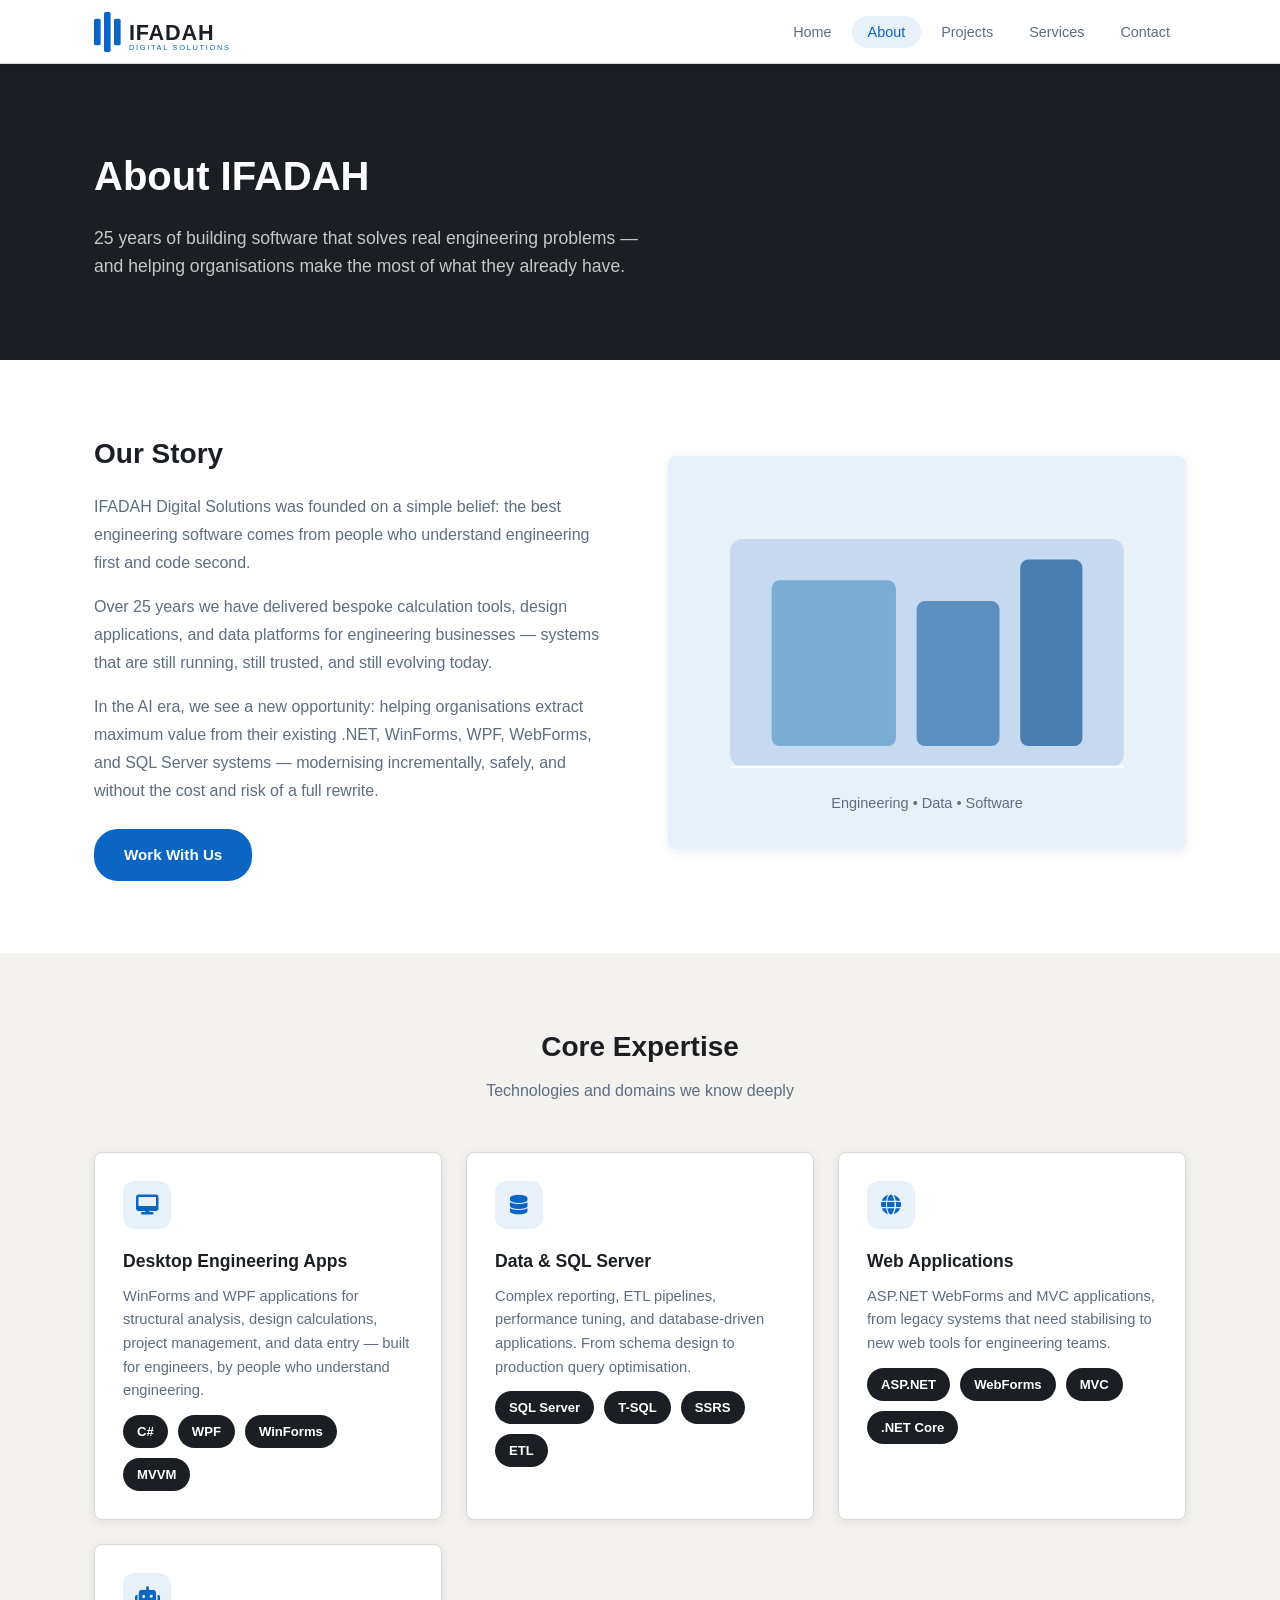
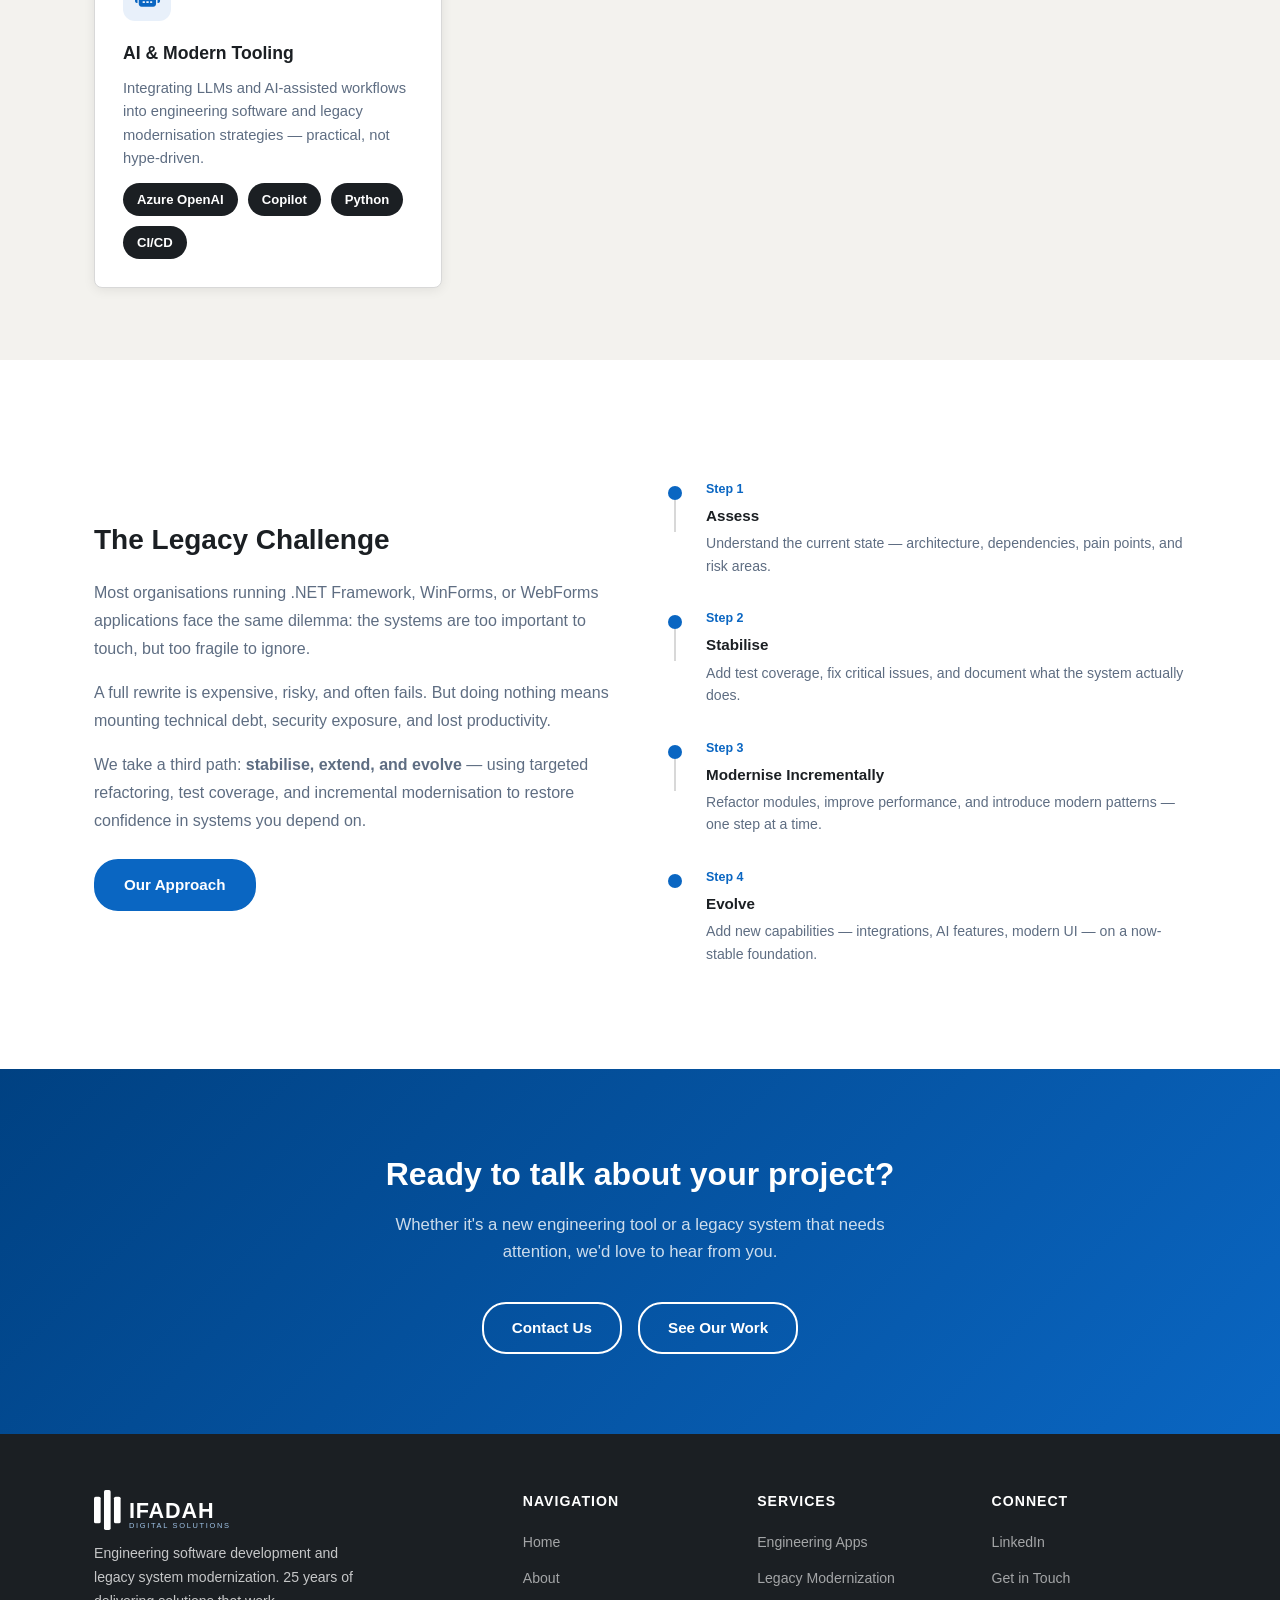
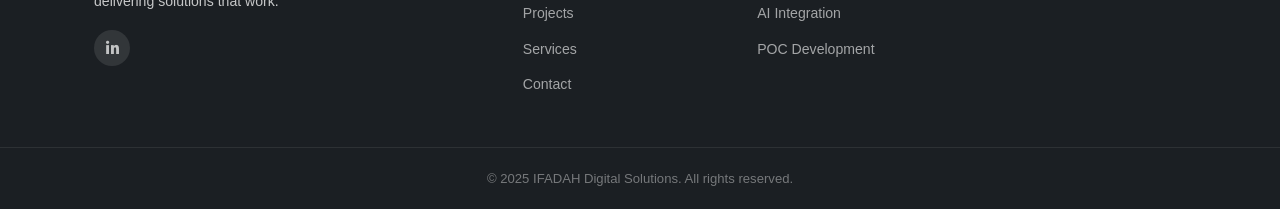
==== about.html @ 214e8dc3 "Add project files." ====
<!DOCTYPE html>
<html lang="en">
<head>
  <meta charset="UTF-8">
  <meta name="viewport" content="width=device-width, initial-scale=1.0">
  <meta name="description" content="About IFADAH Digital Solutions — 25 years of engineering software development expertise.">
  <title>About — IFADAH Digital Solutions</title>
  <link rel="stylesheet" href="css/style.css">
  <link rel="stylesheet" href="https://cdnjs.cloudflare.com/ajax/libs/font-awesome/6.5.0/css/all.min.css">
</head>
<body>

  <!-- NAVIGATION -->
  <header>
    <nav class="navbar">
      <div class="container nav-inner">
        <a href="index.html" class="logo"><img src="assets/logo.svg" alt="IFADAH Digital Solutions"></a>
        <ul class="nav-links">
          <li><a href="index.html">Home</a></li>
          <li><a href="about.html" class="active">About</a></li>
          <li><a href="projects.html">Projects</a></li>
          <li><a href="services.html">Services</a></li>
          <li><a href="contact.html">Contact</a></li>
        </ul>
        <button class="hamburger" id="hamburger">☰</button>
      </div>
    </nav>
    <div class="mobile-menu" id="mobile-menu">
      <a href="index.html">Home</a>
      <a href="about.html">About</a>
      <a href="projects.html">Projects</a>
      <a href="services.html">Services</a>
      <a href="contact.html">Contact</a>
    </div>
  </header>

  <!-- HERO -->
  <section class="about-hero">
    <div class="container">
      <h1>About IFADAH</h1>
      <p>25 years of building software that solves real engineering problems — and helping organisations make the most of what they already have.</p>
    </div>
  </section>

  <!-- STORY -->
  <section class="section bg-light">
    <div class="container">
      <div class="about-grid">
        <div class="about-text">
          <h2>Our Story</h2>
          <p>
            IFADAH Digital Solutions was founded on a simple belief: the best engineering software comes from people who understand engineering first and code second.
          </p>
          <p>
            Over 25 years we have delivered bespoke calculation tools, design applications, and data platforms for engineering businesses — systems that are still running, still trusted, and still evolving today.
          </p>
          <p>
            In the AI era, we see a new opportunity: helping organisations extract maximum value from their existing .NET, WinForms, WPF, WebForms, and SQL Server systems — modernising incrementally, safely, and without the cost and risk of a full rewrite.
          </p>
          <a href="contact.html" class="btn btn-primary" style="margin-top:8px;">Work With Us</a>
        </div>
        <div>
          <svg xmlns="http://www.w3.org/2000/svg" viewBox="0 0 500 380" style="border-radius:8px;box-shadow:0 2px 12px rgba(0,0,0,0.08);">
            <rect width="500" height="380" fill="#E8F0FA"/>
            <rect x="60" y="80" width="380" height="220" rx="12" fill="#C5D9F0"/>
            <rect x="100" y="120" width="120" height="160" rx="8" fill="#7AACD4"/>
            <rect x="240" y="140" width="80" height="140" rx="8" fill="#5A8FBF"/>
            <rect x="340" y="100" width="60" height="180" rx="8" fill="#4A7DAF"/>
            <line x1="60" y1="300" x2="440" y2="300" stroke="#FFFFFF" stroke-width="2"/>
            <text x="250" y="340" font-family="Segoe UI, Arial" font-size="14" fill="#5E6D82" text-anchor="middle">Engineering • Data • Software</text>
          </svg>
        </div>
      </div>
    </div>
  </section>

  <!-- EXPERTISE -->
  <section class="section">
    <div class="container">
      <h2 class="section-title">Core Expertise</h2>
      <p class="section-subtitle">Technologies and domains we know deeply</p>
      <div class="cards-grid">
        <div class="card">
          <div class="card-icon"><i class="fas fa-desktop"></i></div>
          <h3>Desktop Engineering Apps</h3>
          <p>WinForms and WPF applications for structural analysis, design calculations, project management, and data entry — built for engineers, by people who understand engineering.</p>
          <div class="tech-stack" style="margin-top:12px;">
            <span class="tech-badge">C#</span>
            <span class="tech-badge">WPF</span>
            <span class="tech-badge">WinForms</span>
            <span class="tech-badge">MVVM</span>
          </div>
        </div>
        <div class="card">
          <div class="card-icon"><i class="fas fa-database"></i></div>
          <h3>Data & SQL Server</h3>
          <p>Complex reporting, ETL pipelines, performance tuning, and database-driven applications. From schema design to production query optimisation.</p>
          <div class="tech-stack" style="margin-top:12px;">
            <span class="tech-badge">SQL Server</span>
            <span class="tech-badge">T-SQL</span>
            <span class="tech-badge">SSRS</span>
            <span class="tech-badge">ETL</span>
          </div>
        </div>
        <div class="card">
          <div class="card-icon"><i class="fas fa-globe"></i></div>
          <h3>Web Applications</h3>
          <p>ASP.NET WebForms and MVC applications, from legacy systems that need stabilising to new web tools for engineering teams.</p>
          <div class="tech-stack" style="margin-top:12px;">
            <span class="tech-badge">ASP.NET</span>
            <span class="tech-badge">WebForms</span>
            <span class="tech-badge">MVC</span>
            <span class="tech-badge">.NET Core</span>
          </div>
        </div>
        <div class="card">
          <div class="card-icon"><i class="fas fa-robot"></i></div>
          <h3>AI & Modern Tooling</h3>
          <p>Integrating LLMs and AI-assisted workflows into engineering software and legacy modernisation strategies — practical, not hype-driven.</p>
          <div class="tech-stack" style="margin-top:12px;">
            <span class="tech-badge">Azure OpenAI</span>
            <span class="tech-badge">Copilot</span>
            <span class="tech-badge">Python</span>
            <span class="tech-badge">CI/CD</span>
          </div>
        </div>
      </div>
    </div>
  </section>

  <!-- LEGACY MODERNIZATION FOCUS -->
  <section class="section bg-light">
    <div class="container">
      <div class="about-grid">
        <div>
          <h2 class="section-title" style="text-align:left;margin-bottom:16px;">The Legacy Challenge</h2>
          <p style="color:var(--text-secondary);line-height:1.75;margin-bottom:16px;">
            Most organisations running .NET Framework, WinForms, or WebForms applications face the same dilemma: the systems are too important to touch, but too fragile to ignore.
          </p>
          <p style="color:var(--text-secondary);line-height:1.75;margin-bottom:16px;">
            A full rewrite is expensive, risky, and often fails. But doing nothing means mounting technical debt, security exposure, and lost productivity.
          </p>
          <p style="color:var(--text-secondary);line-height:1.75;margin-bottom:24px;">
            We take a third path: <strong>stabilise, extend, and evolve</strong> — using targeted refactoring, test coverage, and incremental modernisation to restore confidence in systems you depend on.
          </p>
          <a href="services.html" class="btn btn-primary">Our Approach</a>
        </div>
        <div>
          <div class="timeline">
            <div class="timeline-item">
              <div class="timeline-dot"></div>
              <div class="timeline-content">
                <div class="timeline-year">Step 1</div>
                <h4>Assess</h4>
                <p>Understand the current state — architecture, dependencies, pain points, and risk areas.</p>
              </div>
            </div>
            <div class="timeline-item">
              <div class="timeline-dot"></div>
              <div class="timeline-content">
                <div class="timeline-year">Step 2</div>
                <h4>Stabilise</h4>
                <p>Add test coverage, fix critical issues, and document what the system actually does.</p>
              </div>
            </div>
            <div class="timeline-item">
              <div class="timeline-dot"></div>
              <div class="timeline-content">
                <div class="timeline-year">Step 3</div>
                <h4>Modernise Incrementally</h4>
                <p>Refactor modules, improve performance, and introduce modern patterns — one step at a time.</p>
              </div>
            </div>
            <div class="timeline-item">
              <div class="timeline-dot"></div>
              <div class="timeline-content">
                <div class="timeline-year">Step 4</div>
                <h4>Evolve</h4>
                <p>Add new capabilities — integrations, AI features, modern UI — on a now-stable foundation.</p>
              </div>
            </div>
          </div>
        </div>
      </div>
    </div>
  </section>

  <!-- CTA -->
  <section class="cta-banner">
    <div class="container">
      <h2>Ready to talk about your project?</h2>
      <p>Whether it's a new engineering tool or a legacy system that needs attention, we'd love to hear from you.</p>
      <div class="cta-banner-btns">
        <a href="contact.html" class="btn btn-outline-white">Contact Us</a>
        <a href="projects.html" class="btn btn-outline-white">See Our Work</a>
      </div>
    </div>
  </section>

  <!-- FOOTER -->
  <footer>
    <div class="container">
      <div class="footer-main">
        <div class="footer-brand">
          <img src="assets/logo-white.svg" alt="IFADAH Digital Solutions" style="height:40px;">
          <p>Engineering software development and legacy system modernization. 25 years of delivering solutions that work.</p>
          <div class="footer-social">
            <a href="https://www.linkedin.com/company/ifadah" target="_blank" rel="noopener" title="LinkedIn"><i class="fab fa-linkedin-in"></i></a>
          </div>
        </div>
        <div class="footer-col">
          <h4>Navigation</h4>
          <ul>
            <li><a href="index.html">Home</a></li>
            <li><a href="about.html">About</a></li>
            <li><a href="projects.html">Projects</a></li>
            <li><a href="services.html">Services</a></li>
            <li><a href="contact.html">Contact</a></li>
          </ul>
        </div>
        <div class="footer-col">
          <h4>Services</h4>
          <ul>
            <li><a href="services.html">Engineering Apps</a></li>
            <li><a href="services.html">Legacy Modernization</a></li>
            <li><a href="services.html">AI Integration</a></li>
            <li><a href="services.html">POC Development</a></li>
          </ul>
        </div>
        <div class="footer-col">
          <h4>Connect</h4>
          <ul>
            <li><a href="https://www.linkedin.com/company/ifadah" target="_blank" rel="noopener">LinkedIn</a></li>
            <li><a href="contact.html">Get in Touch</a></li>
          </ul>
        </div>
      </div>
    </div>
    <div class="footer-bottom">
      <p>&copy; 2025 IFADAH Digital Solutions. All rights reserved.</p>
    </div>
  </footer>

  <script src="js/main.js"></script>
</body>
</html>
---- css/style.css ----
/* ============================================================
   IFADAH Digital Solutions — Global Stylesheet
   LinkedIn-inspired color palette
   ============================================================ */

:root {
  --primary:        #0A66C2;
  --primary-dark:   #004182;
  --primary-light:  #E8F0FA;
  --dark:           #1B1F23;
  --text:           #1B1F23;
  --text-secondary: #5E6D82;
  --bg:             #F3F2EE;
  --white:          #FFFFFF;
  --border:         #D8D8D8;
  --card-shadow:    0 2px 12px rgba(0, 0, 0, 0.08);
  --radius:         8px;
  --nav-height:     64px;
}

/* ---- Reset ---- */
*, *::before, *::after { box-sizing: border-box; margin: 0; padding: 0; }
html { scroll-behavior: smooth; }
body {
  font-family: 'Segoe UI', -apple-system, BlinkMacSystemFont, Arial, sans-serif;
  color: var(--text);
  background: var(--bg);
  line-height: 1.6;
}
img { max-width: 100%; display: block; }
a { text-decoration: none; color: inherit; }
ul { list-style: none; }

/* ---- Layout ---- */
.container {
  max-width: 1140px;
  margin: 0 auto;
  padding: 0 24px;
}
.section {
  padding: 72px 0;
}
.section.bg-light { background: var(--white); }
.section.bg-dark  { background: var(--dark); color: var(--white); }
.section-title {
  font-size: 1.75rem;
  font-weight: 700;
  text-align: center;
  margin-bottom: 8px;
  color: var(--text);
}
.section-subtitle {
  text-align: center;
  color: var(--text-secondary);
  margin-bottom: 48px;
  font-size: 1rem;
}
.text-center { text-align: center; }

/* ---- Buttons ---- */
.btn {
  display: inline-block;
  padding: 12px 28px;
  border-radius: 24px;
  font-size: 0.95rem;
  font-weight: 600;
  cursor: pointer;
  transition: all 0.2s ease;
  border: 2px solid transparent;
}
.btn-primary {
  background: var(--primary);
  color: var(--white);
  border-color: var(--primary);
}
.btn-primary:hover {
  background: var(--primary-dark);
  border-color: var(--primary-dark);
  transform: translateY(-1px);
  box-shadow: 0 4px 16px rgba(10,102,194,0.35);
}
.btn-outline {
  background: transparent;
  color: var(--primary);
  border-color: var(--primary);
}
.btn-outline:hover {
  background: var(--primary);
  color: var(--white);
  transform: translateY(-1px);
}
.btn-outline-white {
  background: transparent;
  color: var(--white);
  border-color: var(--white);
}
.btn-outline-white:hover {
  background: var(--white);
  color: var(--primary);
}

/* ============================================================
   NAVIGATION
   ============================================================ */
.navbar {
  position: sticky;
  top: 0;
  z-index: 100;
  background: var(--white);
  border-bottom: 1px solid var(--border);
  height: var(--nav-height);
  box-shadow: 0 2px 8px rgba(0,0,0,0.06);
}
.nav-inner {
  display: flex;
  align-items: center;
  justify-content: space-between;
  height: var(--nav-height);
}
.logo img { height: 40px; }
.nav-links {
  display: flex;
  gap: 4px;
  align-items: center;
}
.nav-links a {
  padding: 8px 16px;
  border-radius: 20px;
  font-size: 0.9rem;
  font-weight: 500;
  color: var(--text-secondary);
  transition: all 0.2s;
}
.nav-links a:hover,
.nav-links a.active {
  color: var(--primary);
  background: var(--primary-light);
}
.hamburger {
  display: none;
  background: none;
  border: none;
  font-size: 1.5rem;
  cursor: pointer;
  color: var(--dark);
  padding: 8px;
}
.mobile-menu {
  display: none;
  flex-direction: column;
  background: var(--white);
  border-bottom: 1px solid var(--border);
  padding: 12px 24px 20px;
}
.mobile-menu.open { display: flex; }
.mobile-menu a {
  padding: 12px 8px;
  font-size: 1rem;
  font-weight: 500;
  color: var(--text);
  border-bottom: 1px solid var(--border);
}
.mobile-menu a:last-child { border-bottom: none; }
.mobile-menu a:hover { color: var(--primary); }

/* ============================================================
   HERO
   ============================================================ */
.hero {
  background: linear-gradient(135deg, var(--primary-dark) 0%, var(--primary) 60%, #1A8AE0 100%);
  color: var(--white);
  padding: 100px 0 90px;
  position: relative;
  overflow: hidden;
}
.hero::before {
  content: '';
  position: absolute;
  top: -50%;
  right: -10%;
  width: 600px;
  height: 600px;
  background: rgba(255,255,255,0.04);
  border-radius: 50%;
}
.hero::after {
  content: '';
  position: absolute;
  bottom: -30%;
  left: -5%;
  width: 400px;
  height: 400px;
  background: rgba(255,255,255,0.03);
  border-radius: 50%;
}
.hero-content {
  position: relative;
  z-index: 1;
  max-width: 720px;
}
.hero-eyebrow {
  font-size: 0.85rem;
  font-weight: 600;
  letter-spacing: 2px;
  text-transform: uppercase;
  color: #A0C4E8;
  margin-bottom: 16px;
}
.hero h1 {
  font-size: clamp(2rem, 5vw, 3.2rem);
  font-weight: 800;
  line-height: 1.15;
  margin-bottom: 20px;
}
.hero h1 span { color: #A0C4E8; }
.hero p {
  font-size: 1.1rem;
  color: rgba(255,255,255,0.85);
  margin-bottom: 36px;
  max-width: 560px;
  line-height: 1.7;
}
.hero-cta { display: flex; gap: 16px; flex-wrap: wrap; }
.hero-stats {
  display: flex;
  gap: 48px;
  margin-top: 56px;
  padding-top: 40px;
  border-top: 1px solid rgba(255,255,255,0.15);
}
.stat-number {
  font-size: 2rem;
  font-weight: 800;
  color: var(--white);
}
.stat-label {
  font-size: 0.82rem;
  color: rgba(255,255,255,0.65);
  text-transform: uppercase;
  letter-spacing: 1px;
  margin-top: 2px;
}

/* ============================================================
   CARDS GRID
   ============================================================ */
.cards-grid {
  display: grid;
  grid-template-columns: repeat(auto-fit, minmax(280px, 1fr));
  gap: 24px;
}
.card {
  background: var(--white);
  border-radius: var(--radius);
  padding: 28px;
  box-shadow: var(--card-shadow);
  border: 1px solid var(--border);
  transition: transform 0.2s, box-shadow 0.2s;
}
.card:hover {
  transform: translateY(-4px);
  box-shadow: 0 8px 32px rgba(0,0,0,0.12);
}
.card-icon {
  width: 48px;
  height: 48px;
  background: var(--primary-light);
  border-radius: 12px;
  display: flex;
  align-items: center;
  justify-content: center;
  margin-bottom: 18px;
  font-size: 1.25rem;
  color: var(--primary);
}
.card h3 {
  font-size: 1.1rem;
  font-weight: 700;
  margin-bottom: 10px;
  color: var(--text);
}
.card p {
  color: var(--text-secondary);
  font-size: 0.92rem;
  line-height: 1.6;
}

/* ============================================================
   PROJECT CARDS
   ============================================================ */
.projects-grid {
  display: grid;
  grid-template-columns: repeat(auto-fill, minmax(320px, 1fr));
  gap: 28px;
}
.project-card {
  background: var(--white);
  border-radius: var(--radius);
  overflow: hidden;
  box-shadow: var(--card-shadow);
  border: 1px solid var(--border);
  transition: transform 0.2s, box-shadow 0.2s;
  display: flex;
  flex-direction: column;
}
.project-card:hover {
  transform: translateY(-4px);
  box-shadow: 0 8px 32px rgba(0,0,0,0.14);
}
.project-media {
  width: 100%;
  height: 200px;
  object-fit: cover;
  background: var(--primary-light);
}
.project-media iframe {
  width: 100%;
  height: 200px;
  border: none;
}
.project-body {
  padding: 20px;
  flex: 1;
  display: flex;
  flex-direction: column;
}
.project-year {
  font-size: 0.75rem;
  color: var(--text-secondary);
  font-weight: 600;
  letter-spacing: 1px;
  margin-bottom: 6px;
  text-transform: uppercase;
}
.project-title {
  font-size: 1.05rem;
  font-weight: 700;
  margin-bottom: 10px;
  color: var(--text);
}
.project-desc {
  font-size: 0.88rem;
  color: var(--text-secondary);
  line-height: 1.6;
  flex: 1;
  margin-bottom: 16px;
}
.tech-tags {
  display: flex;
  flex-wrap: wrap;
  gap: 6px;
  margin-bottom: 16px;
}
.tag {
  background: var(--primary-light);
  color: var(--primary);
  font-size: 0.75rem;
  font-weight: 600;
  padding: 4px 10px;
  border-radius: 12px;
}
.project-links {
  display: flex;
  gap: 10px;
}
.project-links a {
  font-size: 0.82rem;
  font-weight: 600;
  color: var(--primary);
  display: flex;
  align-items: center;
  gap: 4px;
  padding: 6px 12px;
  border: 1px solid var(--primary);
  border-radius: 16px;
  transition: all 0.2s;
}
.project-links a:hover {
  background: var(--primary);
  color: var(--white);
}

/* ---- Filter Bar ---- */
.filter-bar {
  display: flex;
  flex-wrap: wrap;
  gap: 10px;
  justify-content: center;
  margin-bottom: 40px;
}
.filter-btn {
  padding: 8px 20px;
  border-radius: 20px;
  border: 1.5px solid var(--border);
  background: var(--white);
  color: var(--text-secondary);
  font-size: 0.88rem;
  font-weight: 600;
  cursor: pointer;
  transition: all 0.2s;
}
.filter-btn:hover,
.filter-btn.active {
  border-color: var(--primary);
  color: var(--primary);
  background: var(--primary-light);
}
.no-projects {
  text-align: center;
  color: var(--text-secondary);
  padding: 60px 0;
  font-size: 1rem;
  grid-column: 1 / -1;
}

/* ============================================================
   ABOUT PAGE
   ============================================================ */
.about-hero {
  background: var(--dark);
  color: var(--white);
  padding: 80px 0;
}
.about-hero h1 { font-size: 2.5rem; font-weight: 800; margin-bottom: 16px; }
.about-hero p { color: rgba(255,255,255,0.75); font-size: 1.1rem; max-width: 560px; }

.about-grid {
  display: grid;
  grid-template-columns: 1fr 1fr;
  gap: 56px;
  align-items: center;
}
.about-grid img {
  border-radius: var(--radius);
  box-shadow: var(--card-shadow);
}
.about-text h2 { font-size: 1.75rem; font-weight: 700; margin-bottom: 16px; }
.about-text p { color: var(--text-secondary); margin-bottom: 16px; line-height: 1.75; }

.tech-stack {
  display: flex;
  flex-wrap: wrap;
  gap: 10px;
  margin-top: 8px;
}
.tech-badge {
  background: var(--dark);
  color: var(--white);
  padding: 6px 14px;
  border-radius: 20px;
  font-size: 0.82rem;
  font-weight: 600;
}

.timeline { margin-top: 48px; }
.timeline-item {
  display: flex;
  gap: 24px;
  margin-bottom: 32px;
}
.timeline-dot {
  width: 14px;
  height: 14px;
  min-width: 14px;
  border-radius: 50%;
  background: var(--primary);
  margin-top: 6px;
  position: relative;
}
.timeline-dot::after {
  content: '';
  position: absolute;
  top: 14px;
  left: 6px;
  width: 2px;
  height: calc(100% + 18px);
  background: var(--border);
}
.timeline-item:last-child .timeline-dot::after { display: none; }
.timeline-content h4 { font-size: 0.95rem; font-weight: 700; margin-bottom: 4px; }
.timeline-content p { font-size: 0.88rem; color: var(--text-secondary); }
.timeline-year {
  font-size: 0.78rem;
  color: var(--primary);
  font-weight: 700;
  margin-bottom: 4px;
}

/* ============================================================
   SERVICES PAGE
   ============================================================ */
.services-hero {
  background: linear-gradient(135deg, var(--primary-dark), var(--primary));
  color: var(--white);
  padding: 80px 0;
  text-align: center;
}
.services-hero h1 { font-size: 2.5rem; font-weight: 800; margin-bottom: 16px; }
.services-hero p { color: rgba(255,255,255,0.8); font-size: 1.1rem; max-width: 560px; margin: 0 auto; }

.service-block {
  display: grid;
  grid-template-columns: 64px 1fr;
  gap: 24px;
  padding: 36px;
  background: var(--white);
  border-radius: var(--radius);
  border: 1px solid var(--border);
  box-shadow: var(--card-shadow);
  margin-bottom: 20px;
  transition: transform 0.2s, box-shadow 0.2s;
}
.service-block:hover {
  transform: translateY(-2px);
  box-shadow: 0 8px 32px rgba(0,0,0,0.1);
}
.service-block-icon {
  width: 64px;
  height: 64px;
  background: var(--primary-light);
  border-radius: 16px;
  display: flex;
  align-items: center;
  justify-content: center;
  font-size: 1.75rem;
  color: var(--primary);
}
.service-block-content h3 { font-size: 1.2rem; font-weight: 700; margin-bottom: 10px; }
.service-block-content p { color: var(--text-secondary); line-height: 1.7; margin-bottom: 16px; }
.service-features {
  display: flex;
  flex-wrap: wrap;
  gap: 8px;
}
.service-features span {
  font-size: 0.8rem;
  font-weight: 600;
  padding: 4px 12px;
  background: var(--bg);
  border-radius: 12px;
  color: var(--text-secondary);
}

/* ============================================================
   CTA BANNER
   ============================================================ */
.cta-banner {
  background: linear-gradient(135deg, var(--primary-dark), var(--primary));
  color: var(--white);
  padding: 80px 0;
  text-align: center;
}
.cta-banner h2 { font-size: 2rem; font-weight: 800; margin-bottom: 12px; }
.cta-banner p { font-size: 1.05rem; color: rgba(255,255,255,0.8); margin-bottom: 36px; max-width: 500px; margin-left: auto; margin-right: auto; }
.cta-banner-btns { display: flex; gap: 16px; justify-content: center; flex-wrap: wrap; }

/* ============================================================
   CONTACT PAGE
   ============================================================ */
.contact-hero {
  background: var(--dark);
  color: var(--white);
  padding: 80px 0;
  text-align: center;
}
.contact-hero h1 { font-size: 2.5rem; font-weight: 800; margin-bottom: 12px; }
.contact-hero p { color: rgba(255,255,255,0.75); font-size: 1.05rem; }

.contact-grid {
  display: grid;
  grid-template-columns: 1fr 1.5fr;
  gap: 48px;
}
.contact-info h3 { font-size: 1.2rem; font-weight: 700; margin-bottom: 24px; }
.contact-item {
  display: flex;
  align-items: flex-start;
  gap: 16px;
  margin-bottom: 28px;
}
.contact-item-icon {
  width: 44px;
  height: 44px;
  min-width: 44px;
  background: var(--primary-light);
  border-radius: 12px;
  display: flex;
  align-items: center;
  justify-content: center;
  color: var(--primary);
  font-size: 1.1rem;
}
.contact-item-text h4 { font-size: 0.88rem; font-weight: 700; margin-bottom: 4px; color: var(--text-secondary); text-transform: uppercase; letter-spacing: 0.5px; }
.contact-item-text a, .contact-item-text p { color: var(--text); font-size: 0.95rem; }
.contact-item-text a:hover { color: var(--primary); }

.linkedin-card {
  background: var(--primary);
  color: var(--white);
  border-radius: var(--radius);
  padding: 24px;
  display: flex;
  align-items: center;
  gap: 16px;
  margin-top: 24px;
  text-decoration: none;
  transition: background 0.2s, transform 0.2s;
}
.linkedin-card:hover {
  background: var(--primary-dark);
  transform: translateY(-2px);
}
.linkedin-card i { font-size: 2rem; }
.linkedin-card h4 { font-weight: 700; margin-bottom: 4px; }
.linkedin-card p { font-size: 0.85rem; opacity: 0.8; }

.contact-form { background: var(--white); border-radius: var(--radius); padding: 36px; box-shadow: var(--card-shadow); border: 1px solid var(--border); }
.contact-form h3 { font-size: 1.2rem; font-weight: 700; margin-bottom: 24px; }
.form-group { margin-bottom: 20px; }
.form-group label { display: block; font-size: 0.88rem; font-weight: 600; margin-bottom: 6px; color: var(--text); }
.form-group input,
.form-group textarea,
.form-group select {
  width: 100%;
  padding: 12px 16px;
  border: 1.5px solid var(--border);
  border-radius: var(--radius);
  font-size: 0.95rem;
  font-family: inherit;
  color: var(--text);
  background: var(--bg);
  transition: border-color 0.2s;
}
.form-group input:focus,
.form-group textarea:focus,
.form-group select:focus {
  outline: none;
  border-color: var(--primary);
  background: var(--white);
}
.form-group textarea { height: 130px; resize: vertical; }
.form-row { display: grid; grid-template-columns: 1fr 1fr; gap: 16px; }

/* ============================================================
   FOOTER
   ============================================================ */
footer {
  background: var(--dark);
  color: rgba(255,255,255,0.75);
}
.footer-main {
  display: grid;
  grid-template-columns: 2fr 1fr 1fr 1fr;
  gap: 40px;
  padding: 56px 0 40px;
}
.footer-brand p {
  font-size: 0.88rem;
  line-height: 1.7;
  margin-top: 12px;
  max-width: 260px;
}
.footer-col h4 {
  font-size: 0.88rem;
  font-weight: 700;
  color: var(--white);
  text-transform: uppercase;
  letter-spacing: 1px;
  margin-bottom: 16px;
}
.footer-col ul li { margin-bottom: 10px; }
.footer-col ul li a {
  font-size: 0.88rem;
  color: rgba(255,255,255,0.6);
  transition: color 0.2s;
}
.footer-col ul li a:hover { color: var(--white); }
.footer-social {
  display: flex;
  gap: 12px;
  margin-top: 16px;
}
.footer-social a {
  width: 36px;
  height: 36px;
  background: rgba(255,255,255,0.1);
  border-radius: 50%;
  display: flex;
  align-items: center;
  justify-content: center;
  color: rgba(255,255,255,0.7);
  font-size: 0.95rem;
  transition: background 0.2s, color 0.2s;
}
.footer-social a:hover { background: var(--primary); color: var(--white); }
.footer-bottom {
  border-top: 1px solid rgba(255,255,255,0.08);
  padding: 20px 0;
  text-align: center;
  font-size: 0.82rem;
  color: rgba(255,255,255,0.4);
}

/* ============================================================
   RESPONSIVE
   ============================================================ */
@media (max-width: 900px) {
  .about-grid,
  .contact-grid { grid-template-columns: 1fr; }
  .footer-main { grid-template-columns: 1fr 1fr; }
}

@media (max-width: 640px) {
  .nav-links { display: none; }
  .hamburger { display: block; }
  .hero { padding: 64px 0 56px; }
  .hero h1 { font-size: 2rem; }
  .hero-stats { flex-direction: column; gap: 24px; }
  .section { padding: 48px 0; }
  .cards-grid,
  .projects-grid { grid-template-columns: 1fr; }
  .footer-main { grid-template-columns: 1fr; gap: 28px; }
  .service-block { grid-template-columns: 1fr; }
  .form-row { grid-template-columns: 1fr; }
  .contact-grid { grid-template-columns: 1fr; }
  .hero-cta { flex-direction: column; }
  .cta-banner-btns { flex-direction: column; align-items: center; }
}
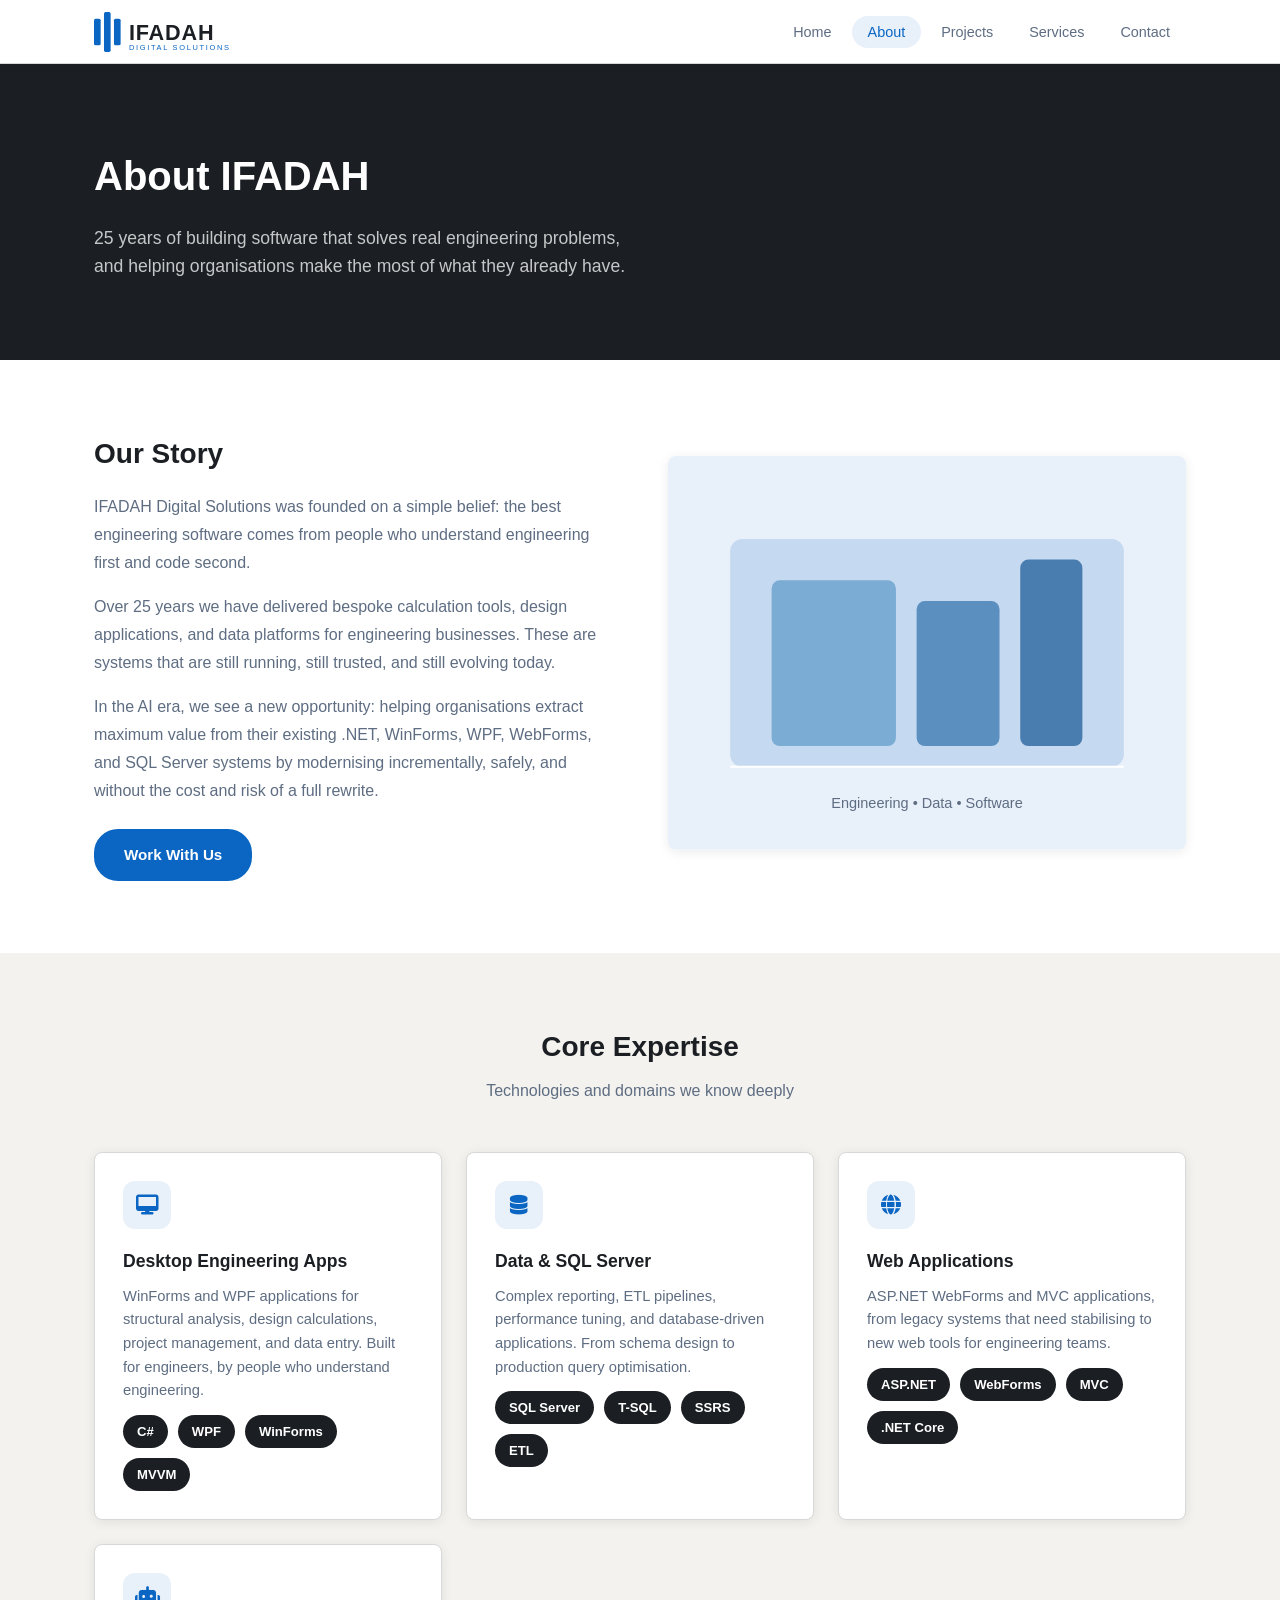
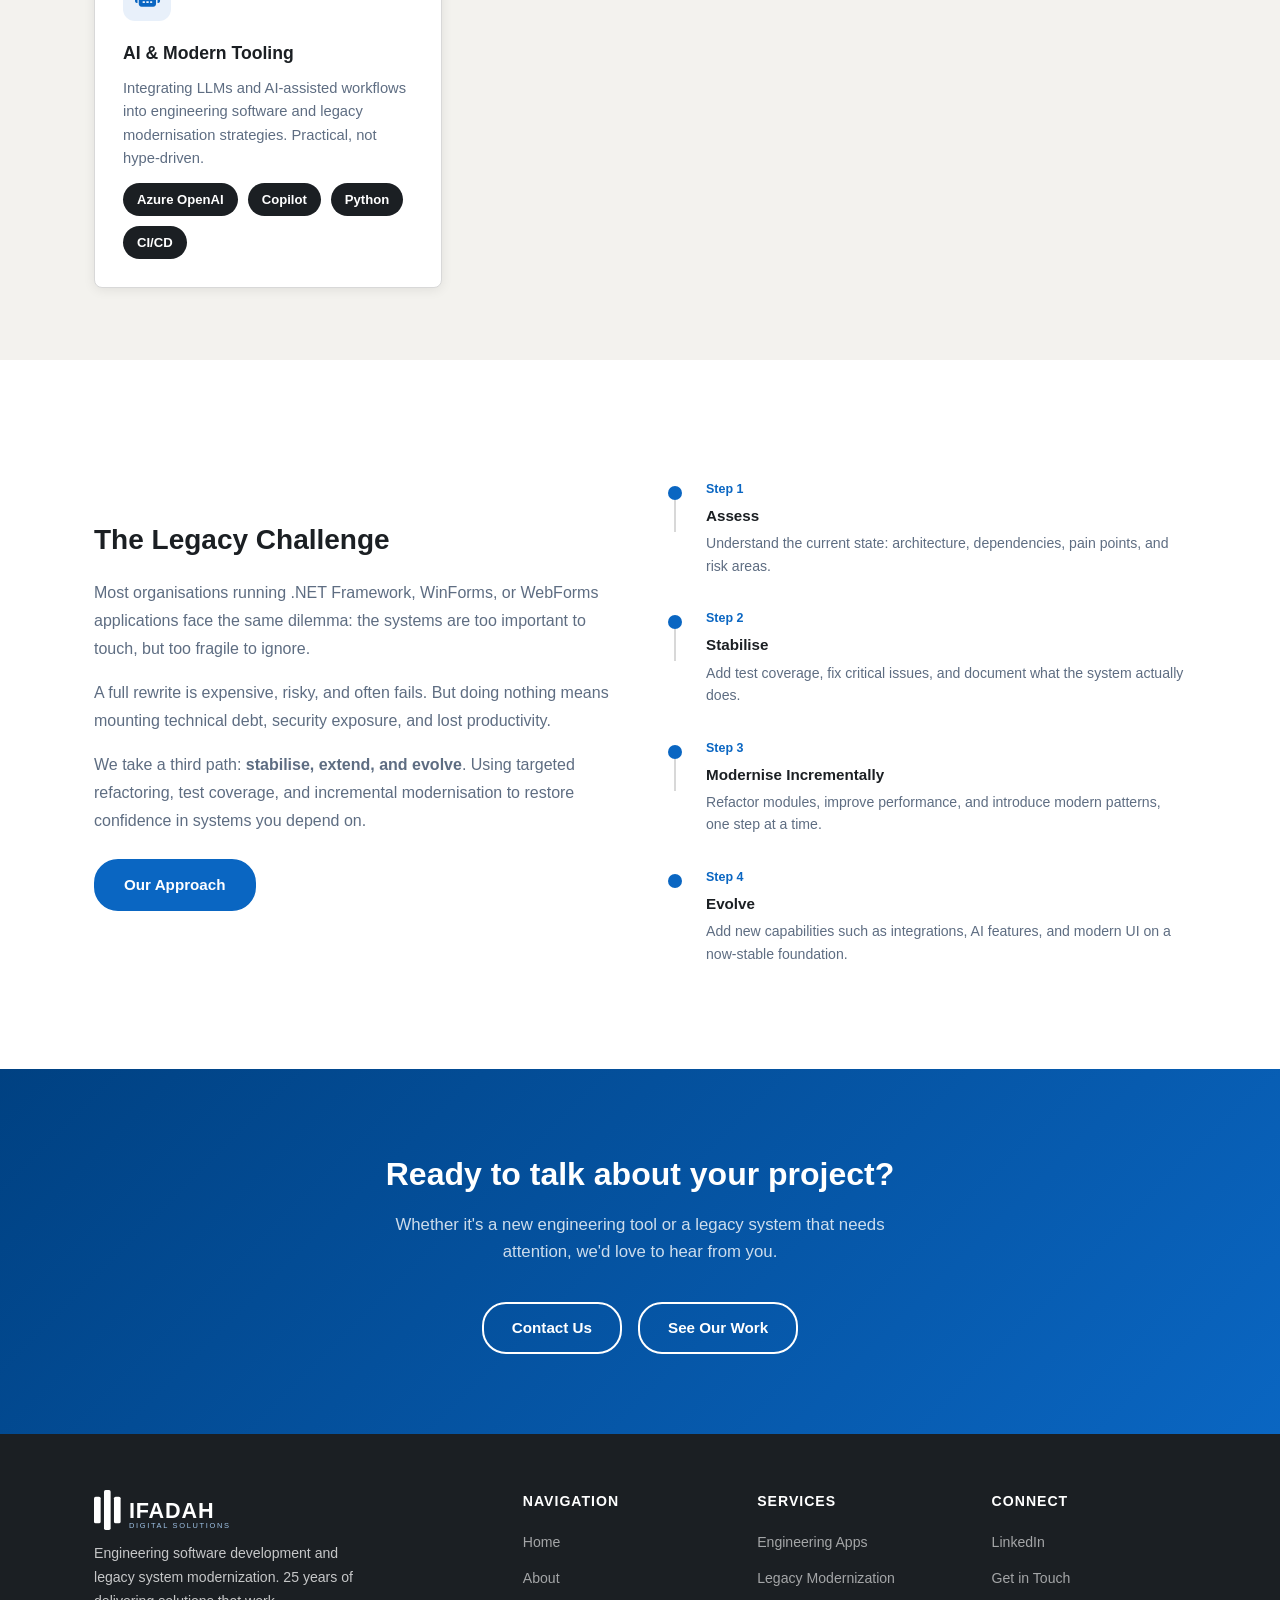
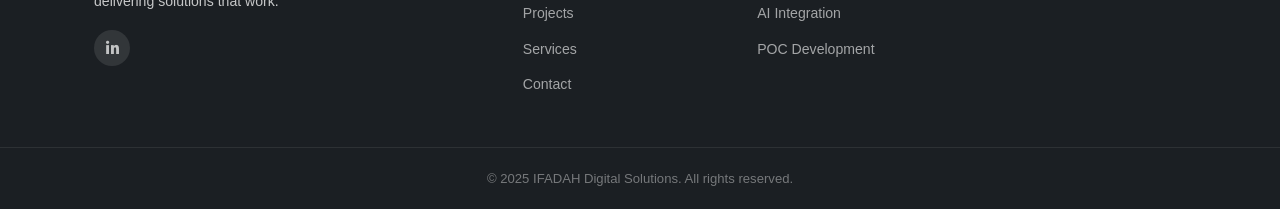
==== commit c5a526fe: "wip" ====
--- a/about.html
+++ b/about.html
@@ -3,8 +3,8 @@
 <head>
   <meta charset="UTF-8">
   <meta name="viewport" content="width=device-width, initial-scale=1.0">
-  <meta name="description" content="About IFADAH Digital Solutions — 25 years of engineering software development expertise.">
-  <title>About — IFADAH Digital Solutions</title>
+  <meta name="description" content="About IFADAH Digital Solutions: 25 years of engineering software development expertise.">
+  <title>About | IFADAH Digital Solutions</title>
   <link rel="stylesheet" href="css/style.css">
   <link rel="stylesheet" href="https://cdnjs.cloudflare.com/ajax/libs/font-awesome/6.5.0/css/all.min.css">
 </head>
@@ -38,7 +38,7 @@
   <section class="about-hero">
     <div class="container">
       <h1>About IFADAH</h1>
-      <p>25 years of building software that solves real engineering problems — and helping organisations make the most of what they already have.</p>
+      <p>25 years of building software that solves real engineering problems, and helping organisations make the most of what they already have.</p>
     </div>
   </section>
 
@@ -52,10 +52,10 @@
             IFADAH Digital Solutions was founded on a simple belief: the best engineering software comes from people who understand engineering first and code second.
           </p>
           <p>
-            Over 25 years we have delivered bespoke calculation tools, design applications, and data platforms for engineering businesses — systems that are still running, still trusted, and still evolving today.
+            Over 25 years we have delivered bespoke calculation tools, design applications, and data platforms for engineering businesses. These are systems that are still running, still trusted, and still evolving today.
           </p>
           <p>
-            In the AI era, we see a new opportunity: helping organisations extract maximum value from their existing .NET, WinForms, WPF, WebForms, and SQL Server systems — modernising incrementally, safely, and without the cost and risk of a full rewrite.
+            In the AI era, we see a new opportunity: helping organisations extract maximum value from their existing .NET, WinForms, WPF, WebForms, and SQL Server systems by modernising incrementally, safely, and without the cost and risk of a full rewrite.
           </p>
           <a href="contact.html" class="btn btn-primary" style="margin-top:8px;">Work With Us</a>
         </div>
@@ -83,7 +83,7 @@
         <div class="card">
           <div class="card-icon"><i class="fas fa-desktop"></i></div>
           <h3>Desktop Engineering Apps</h3>
-          <p>WinForms and WPF applications for structural analysis, design calculations, project management, and data entry — built for engineers, by people who understand engineering.</p>
+          <p>WinForms and WPF applications for structural analysis, design calculations, project management, and data entry. Built for engineers, by people who understand engineering.</p>
           <div class="tech-stack" style="margin-top:12px;">
             <span class="tech-badge">C#</span>
             <span class="tech-badge">WPF</span>
@@ -116,7 +116,7 @@
         <div class="card">
           <div class="card-icon"><i class="fas fa-robot"></i></div>
           <h3>AI & Modern Tooling</h3>
-          <p>Integrating LLMs and AI-assisted workflows into engineering software and legacy modernisation strategies — practical, not hype-driven.</p>
+          <p>Integrating LLMs and AI-assisted workflows into engineering software and legacy modernisation strategies. Practical, not hype-driven.</p>
           <div class="tech-stack" style="margin-top:12px;">
             <span class="tech-badge">Azure OpenAI</span>
             <span class="tech-badge">Copilot</span>
@@ -141,7 +141,7 @@
             A full rewrite is expensive, risky, and often fails. But doing nothing means mounting technical debt, security exposure, and lost productivity.
           </p>
           <p style="color:var(--text-secondary);line-height:1.75;margin-bottom:24px;">
-            We take a third path: <strong>stabilise, extend, and evolve</strong> — using targeted refactoring, test coverage, and incremental modernisation to restore confidence in systems you depend on.
+            We take a third path: <strong>stabilise, extend, and evolve</strong>. Using targeted refactoring, test coverage, and incremental modernisation to restore confidence in systems you depend on.
           </p>
           <a href="services.html" class="btn btn-primary">Our Approach</a>
         </div>
@@ -152,7 +152,7 @@
               <div class="timeline-content">
                 <div class="timeline-year">Step 1</div>
                 <h4>Assess</h4>
-                <p>Understand the current state — architecture, dependencies, pain points, and risk areas.</p>
+                <p>Understand the current state: architecture, dependencies, pain points, and risk areas.</p>
               </div>
             </div>
             <div class="timeline-item">
@@ -168,7 +168,7 @@
               <div class="timeline-content">
                 <div class="timeline-year">Step 3</div>
                 <h4>Modernise Incrementally</h4>
-                <p>Refactor modules, improve performance, and introduce modern patterns — one step at a time.</p>
+                <p>Refactor modules, improve performance, and introduce modern patterns, one step at a time.</p>
               </div>
             </div>
             <div class="timeline-item">
@@ -176,7 +176,7 @@
               <div class="timeline-content">
                 <div class="timeline-year">Step 4</div>
                 <h4>Evolve</h4>
-                <p>Add new capabilities — integrations, AI features, modern UI — on a now-stable foundation.</p>
+                <p>Add new capabilities such as integrations, AI features, and modern UI on a now-stable foundation.</p>
               </div>
             </div>
           </div>
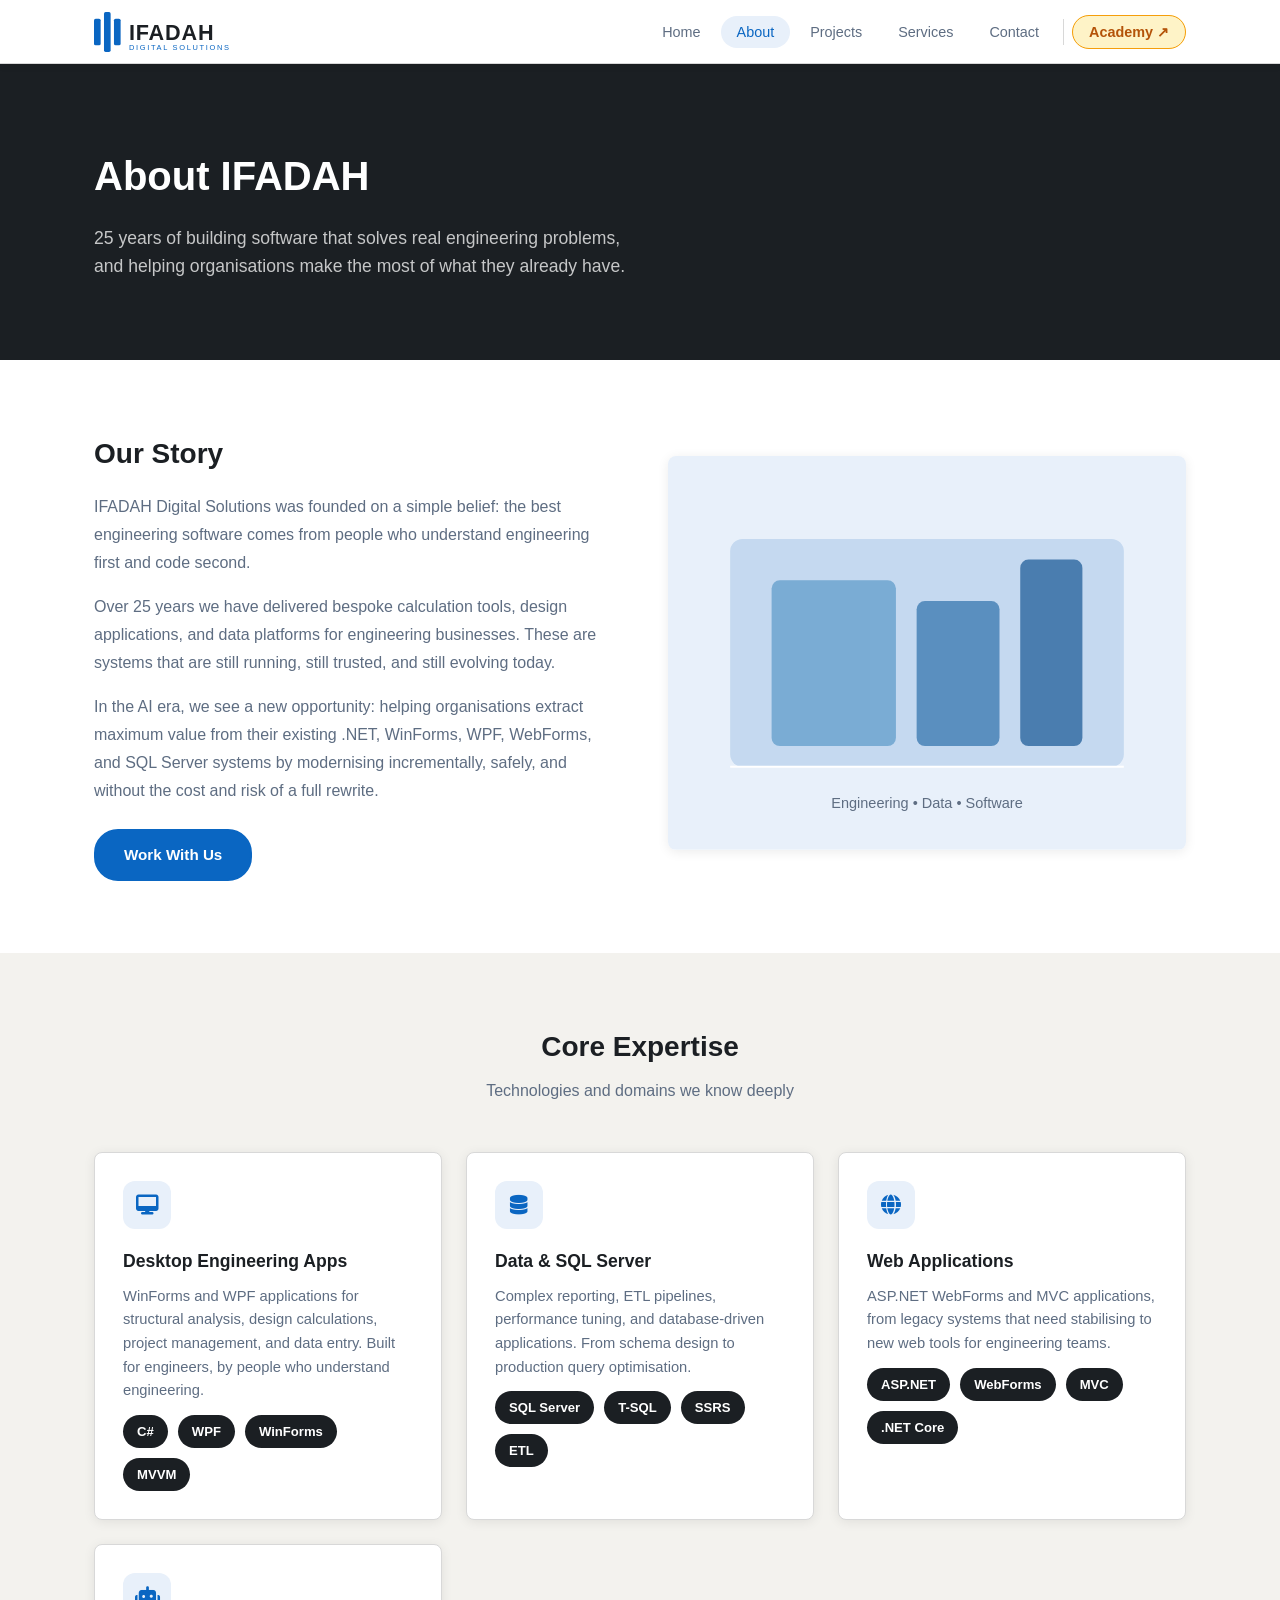
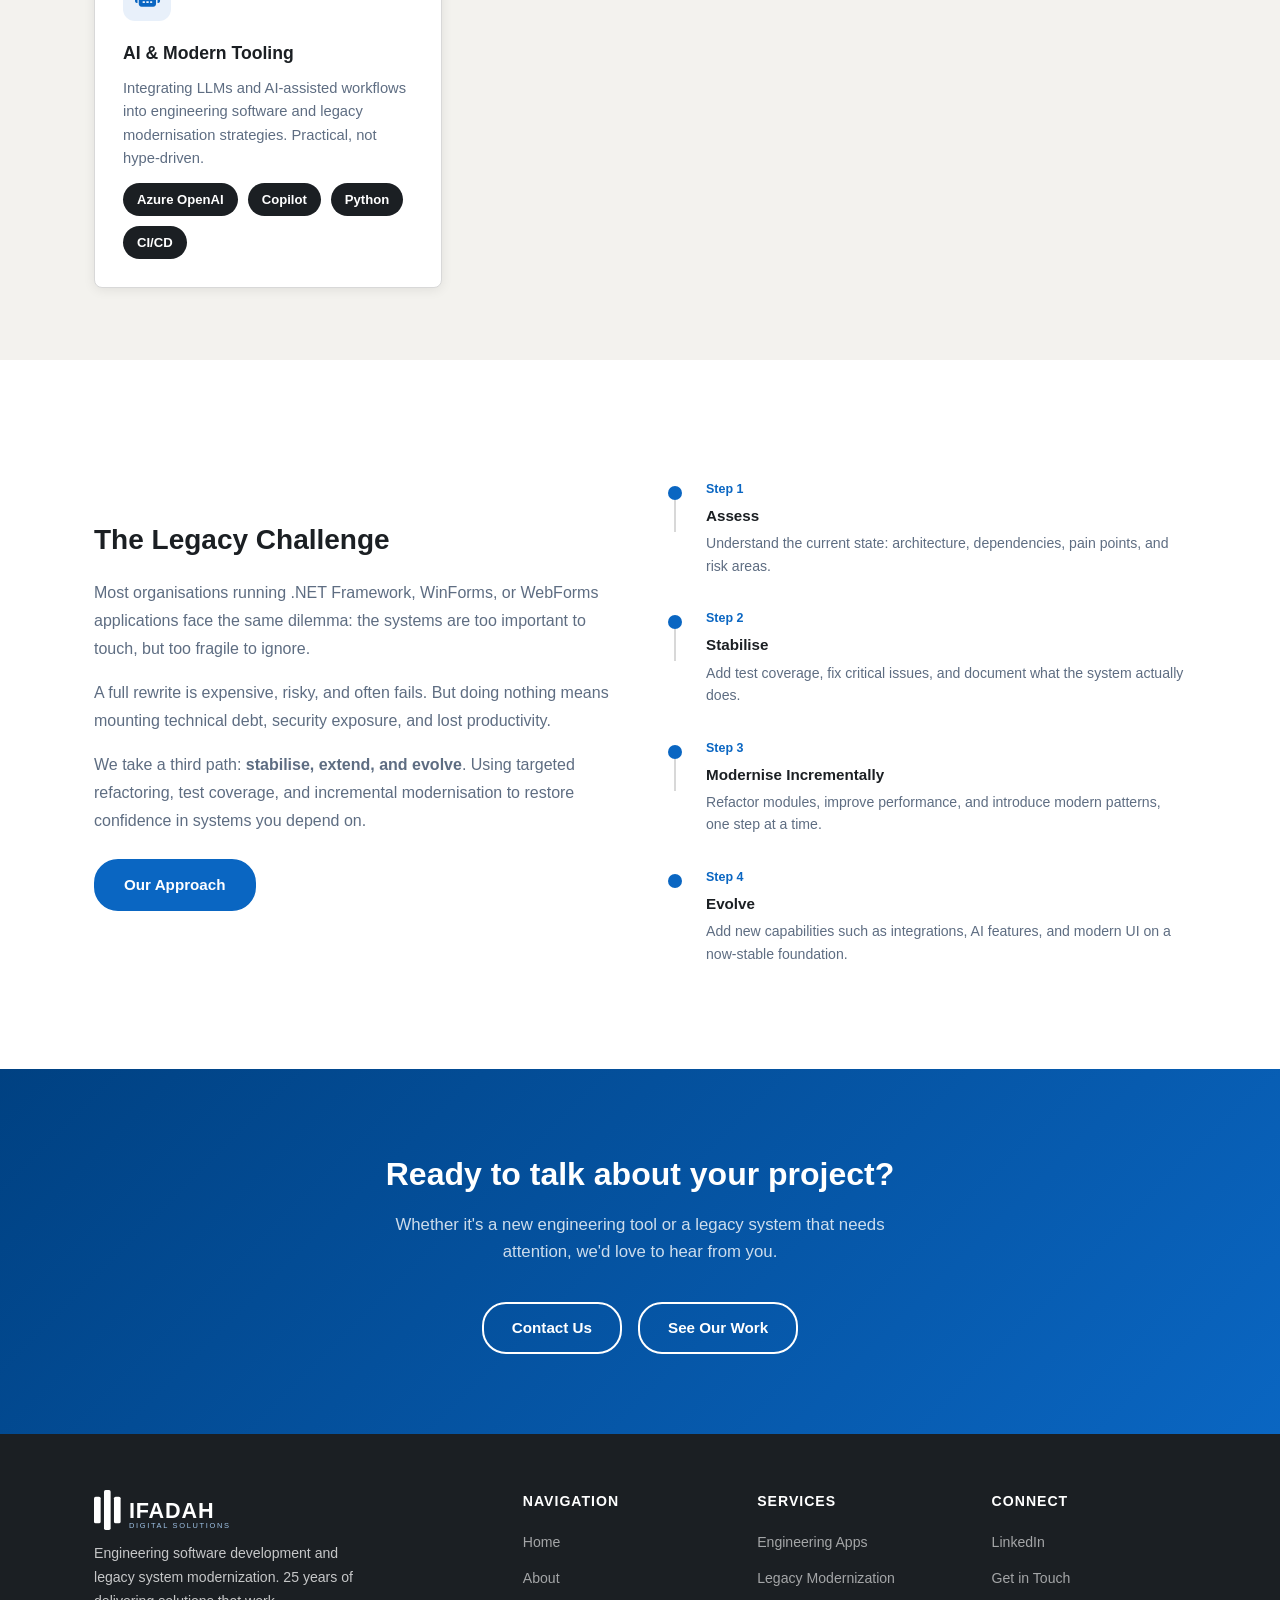
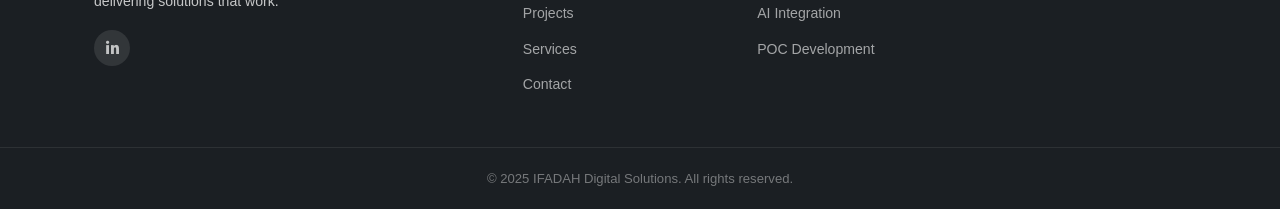
==== commit 7245c936: "update" ====
--- a/about.html
+++ b/about.html
@@ -5,6 +5,7 @@
   <meta name="viewport" content="width=device-width, initial-scale=1.0">
   <meta name="description" content="About IFADAH Digital Solutions: 25 years of engineering software development expertise.">
   <title>About | IFADAH Digital Solutions</title>
+  <link rel="icon" type="image/svg+xml" href="assets/favicon.svg">
   <link rel="stylesheet" href="css/style.css">
   <link rel="stylesheet" href="https://cdnjs.cloudflare.com/ajax/libs/font-awesome/6.5.0/css/all.min.css">
 </head>
@@ -21,6 +22,7 @@
           <li><a href="projects.html">Projects</a></li>
           <li><a href="services.html">Services</a></li>
           <li><a href="contact.html">Contact</a></li>
+          <li class="nav-academy-item"><a href="academy.html" class="nav-academy">Academy ↗</a></li>
         </ul>
         <button class="hamburger" id="hamburger">☰</button>
       </div>
@@ -31,6 +33,7 @@
       <a href="projects.html">Projects</a>
       <a href="services.html">Services</a>
       <a href="contact.html">Contact</a>
+      <a href="academy.html" class="nav-academy-mobile">Academy ↗</a>
     </div>
   </header>
 
--- a/css/style.css
+++ b/css/style.css
@@ -162,6 +162,28 @@
 }
 .mobile-menu a:last-child { border-bottom: none; }
 .mobile-menu a:hover { color: var(--primary); }
+/* Academy nav badge — distinct amber/gold to signal external community */
+.nav-links li.nav-academy-item {
+  border-left: 1px solid var(--border);
+  padding-left: 8px;
+  margin-left: 4px;
+}
+.nav-links a.nav-academy {
+  color: #B45309;
+  background: #FEF3C7;
+  border: 1px solid #F59E0B;
+  font-weight: 600;
+}
+.nav-links a.nav-academy:hover {
+  color: #78350F;
+  background: #FDE68A;
+  border-color: #D97706;
+}
+.mobile-menu a.nav-academy-mobile {
+  color: #B45309;
+  font-weight: 600;
+}
+.mobile-menu a.nav-academy-mobile:hover { color: #78350F; }
 
 /* ============================================================
    HERO
@@ -309,7 +331,7 @@
 }
 .project-media {
   width: 100%;
-  height: 200px;
+    height: 200px;
   object-fit: cover;
   background: var(--primary-light);
 }
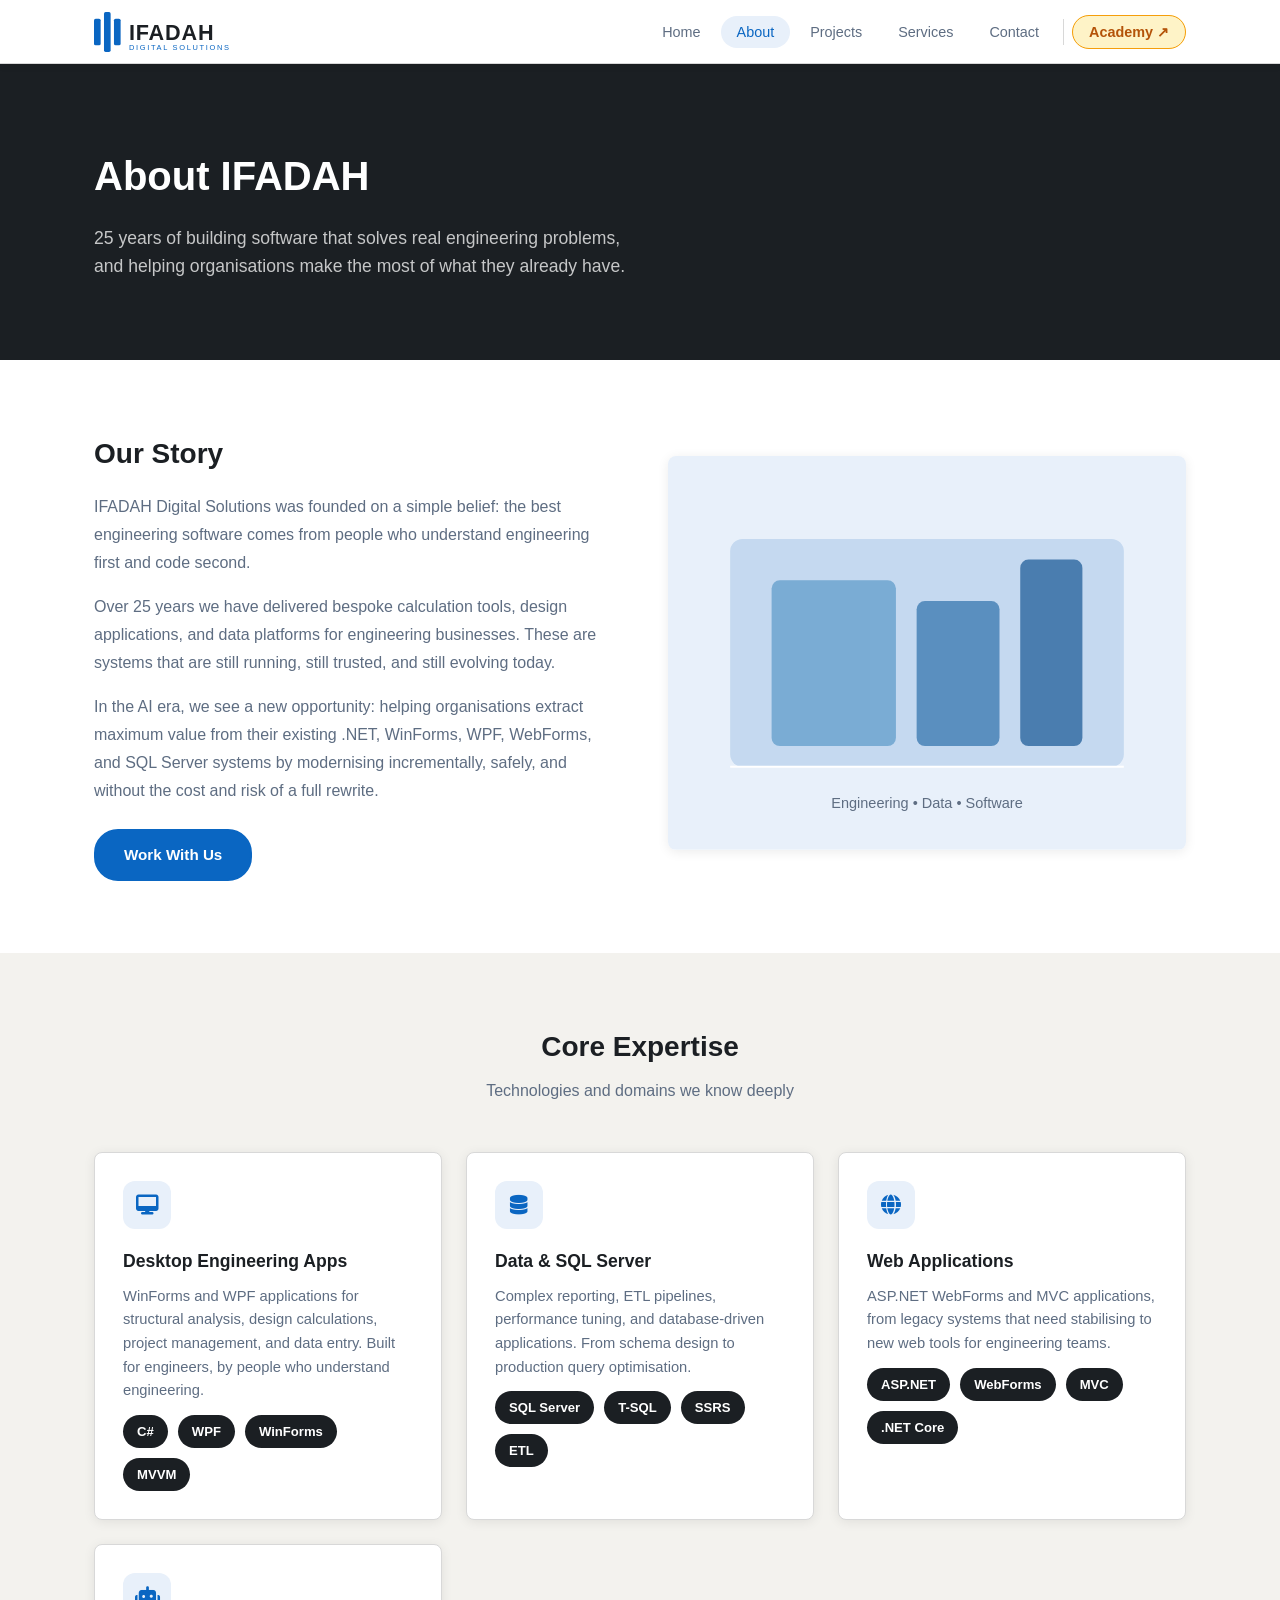
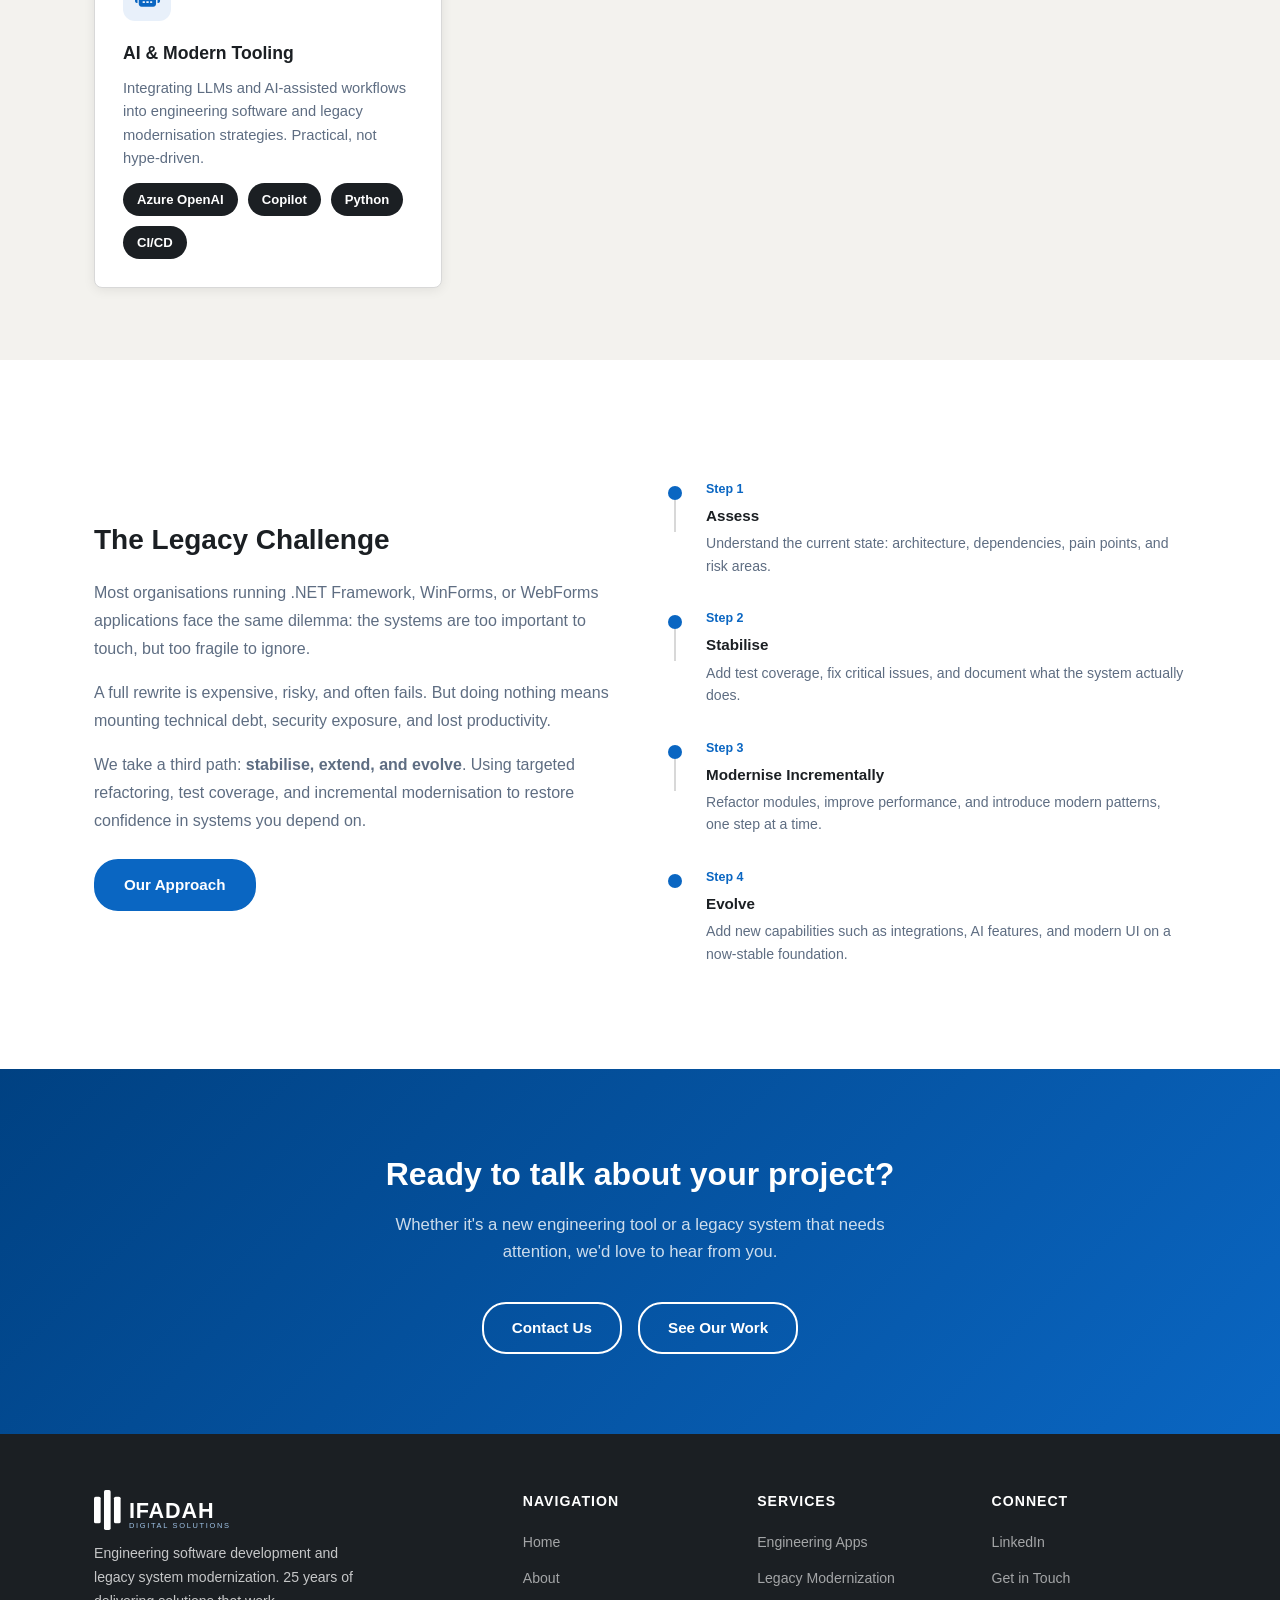
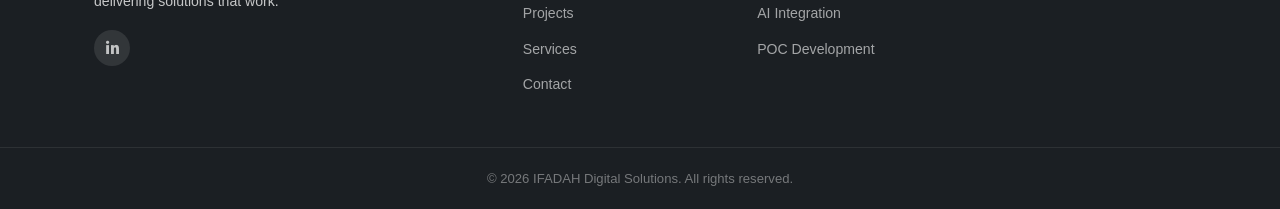
==== commit 21a26817: "update" ====
--- a/about.html
+++ b/about.html
@@ -240,7 +240,8 @@
       </div>
     </div>
     <div class="footer-bottom">
-      <p>&copy; 2025 IFADAH Digital Solutions. All rights reserved.</p>
+      <p>&copy; <span id="year"></span> IFADAH Digital Solutions. All rights reserved.</p>
+      <script>document.getElementById('year').textContent = new Date().getFullYear();</script>
     </div>
   </footer>
 
